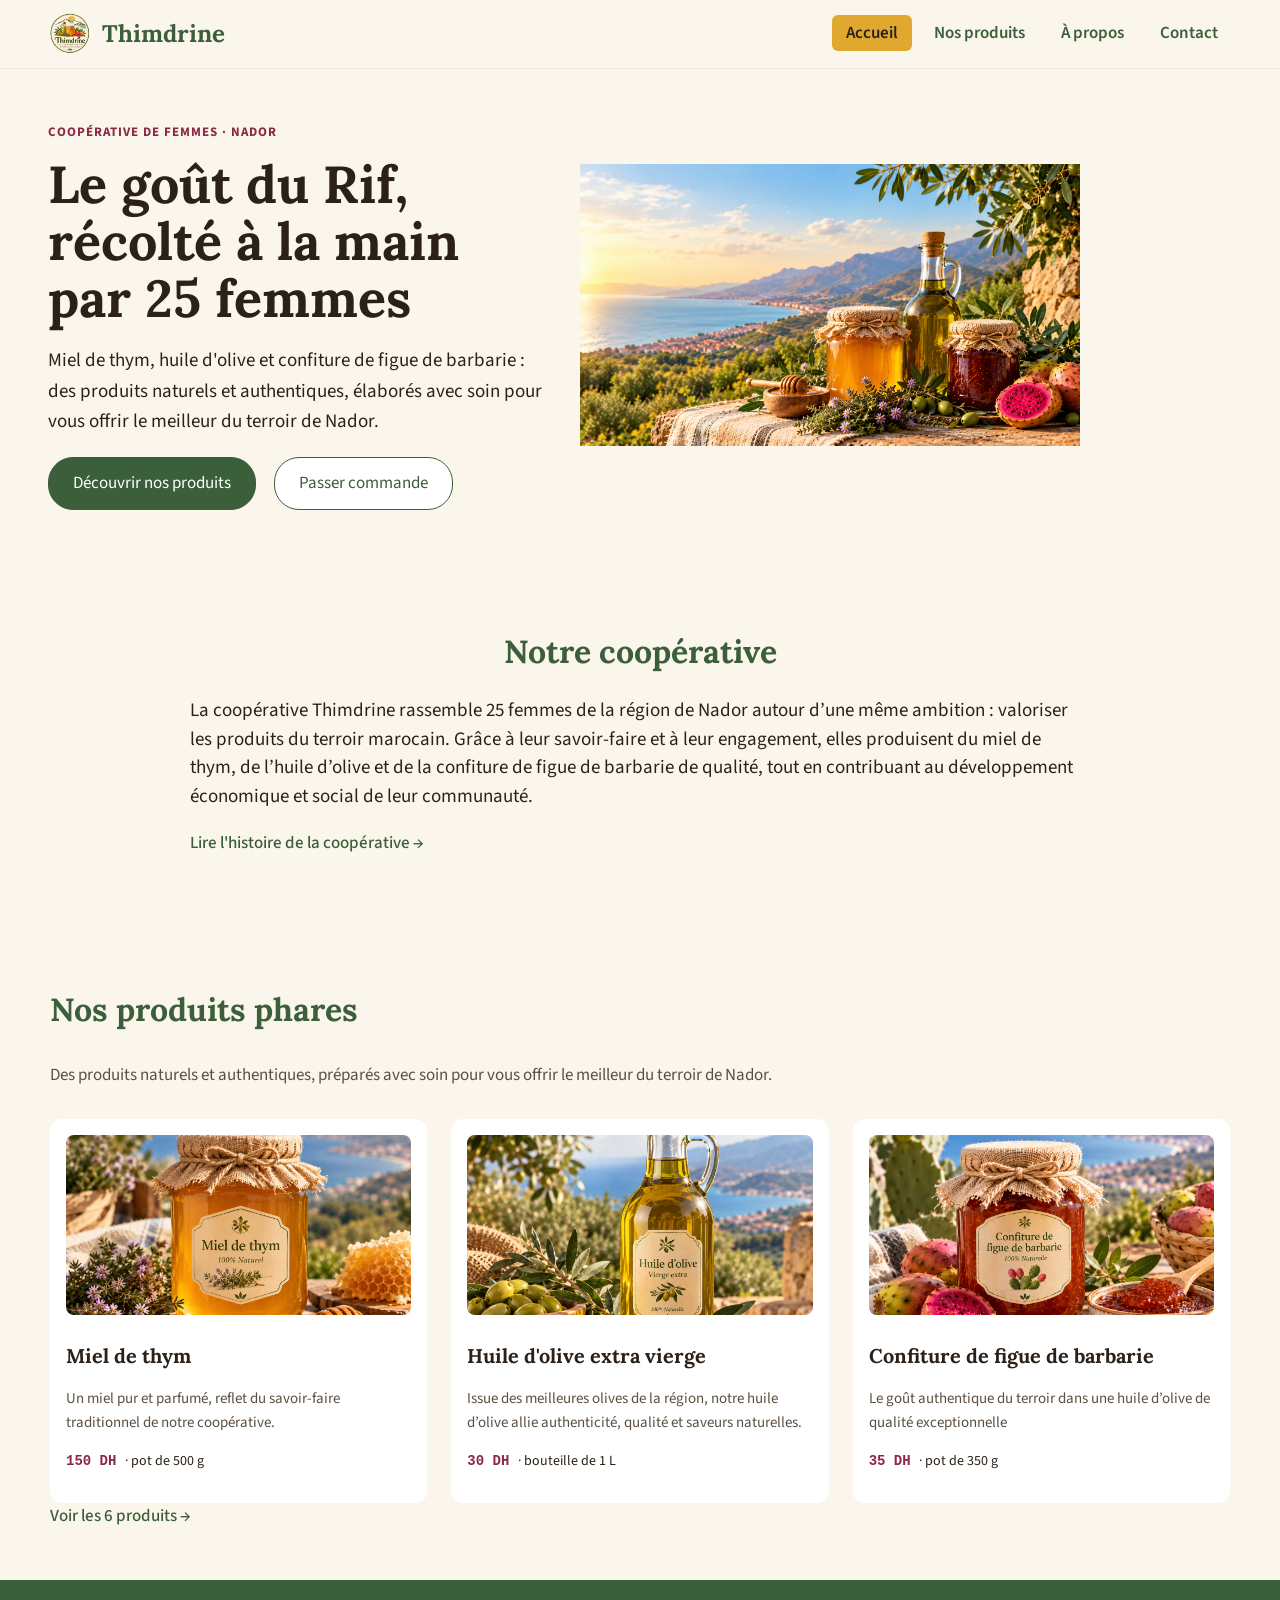
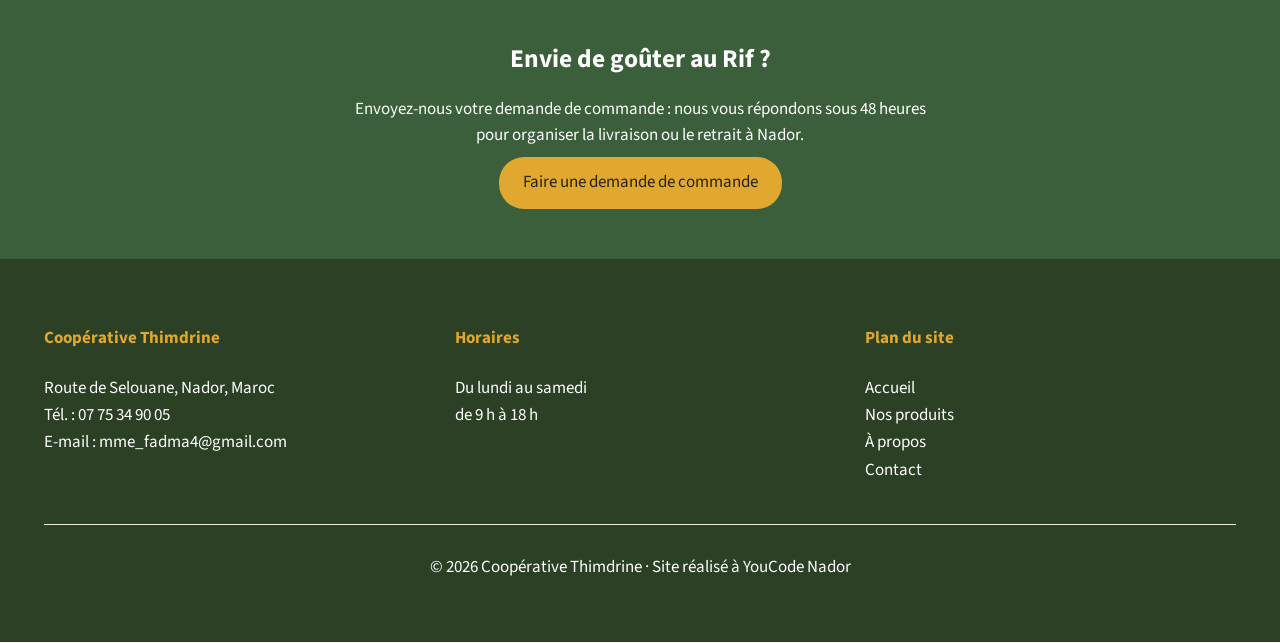
==== index.html @ 52941bee "tremination la parte accueil et nos produits" ====
<!DOCTYPE html>
<html lang="fr">
<head>
  <meta charset="UTF-8">
  <meta name="viewport" content="width=device-width, initial-scale=1">
  <meta name="description" content="Thimdrine, coopérative de 25 femmes de Nador : miel de thym, huile d'olive et confiture de figue de barbarie du Rif.">
  <title>Accueil | Thimdrine</title>
  <link rel="icon" href="image/logo.png">
  <link rel="stylesheet" href="https://fonts.googleapis.com/css2?family=Lora:wght@600;700&amp;family=Source+Sans+3:wght@400;600;700&amp;display=swap">
  <link rel="stylesheet" href="style.css">
</head>
<body>
  <header>
    <nav>
      <a href="index.html" class="logo-link"><img src="image/logo.png" alt="Logo de la coopérative" class="logo">Thimdrine</a>

      <ul>
        <li><a class="active" href="index.html" >Accueil</a></li>
        <li><a href="produits.html">Nos produits</a></li>
        <li><a href="apropos.html">À propos</a></li>
        <li><a href="contact.html">Contact</a></li>
      </ul>
    </nav>
  </header>
<main>
  <section class="hero">
    <div class="hero-content">
      <p class="hero-tag">COOPÉRATIVE DE FEMMES · NADOR</p>
      <h1>Le goût du Rif, récolté à la main par 25 femmes</h1>
      <p class="hero-text">Miel de thym, huile d'olive et confiture de figue de barbarie : des produits naturels et authentiques, élaborés avec soin pour vous offrir le meilleur du terroir de Nador.</p>
    <div class="buttons">
      <a class="button1" href="produits.html">Découvrir nos produits</a>
      <a class="button2" href="contact.html">Passer commande</a>
    </div>
    </div>
    <div class="hero-image">
      <img src="image/home.png" alt="paysage du Rif">
    </div>
  </section>

  <section class="about">
    <div class="about-content">
      <h2>Notre coopérative</h2>
      <p>La coopérative Thimdrine rassemble 25 femmes de la région de Nador autour d’une même ambition : valoriser les produits du terroir marocain. Grâce à leur savoir-faire et à leur engagement, elles produisent du miel de thym, de l’huile d’olive et de la confiture de figue de barbarie de qualité, tout en contribuant au développement économique et social de leur communauté.</p>
      <a href="apropos.html">Lire l'histoire de la coopérative →</a>
    </div>
  </section>

  <section class="products">
    <h2>Nos produits phares</h2>
    <p>Des produits naturels et authentiques, préparés avec soin pour vous offrir le meilleur du terroir de Nador.</p>
    <div class="products-cards">
      <div class="products-card">
        <img src="image/Miel.png" alt="image de Miel de thym">
        <h3>Miel de thym</h3>
        <p class="text-produit">Un miel pur et parfumé, reflet du savoir-faire traditionnel de notre coopérative.</p>
        <p class="text-prix"><samp class="prix">150 DH </samp>· pot de  500 g</p>
      </div>
      <div class="products-card">
        <img src="image/huile.png" alt="image de Huile d'olive extra vierge">
        <h3>Huile d'olive extra vierge</h3>
        <p class="text-produit">Issue des meilleures olives de la région, notre huile d’olive allie authenticité, qualité et saveurs naturelles.</p>
        <p class="text-prix"><samp class="prix">30 DH </samp>· bouteille de 1 L</p>
      </div>
      <div class="products-card">
        <img src="image/Confiture de figue de barbarie.png" alt="image de Confiture de figue de barbarie">
        <h3>Confiture de figue de barbarie</h3>
        <p class="text-produit">Le goût authentique du terroir dans une huile d’olive de qualité exceptionnelle</p>
        <p class="text-prix"><samp class="prix">35 DH </samp>· pot de 350 g</p>
      </div>
    </div>
    <a href="produits.html">Voir les 6 produits →</a>
  </section>
  
  <section class="rif">
    <h2>Envie de goûter au Rif ?</h2>
    <p>Envoyez-nous votre demande de commande : nous vous répondons sous 48 heures pour organiser la livraison ou le retrait à Nador.</p>
    <a class="button3" href="contact.html">Faire une demande de commande</a>
  </section>
</main>
  <footer>
    <div>
      <h4>Coopérative Thimdrine</h4>
      <p>Route de Selouane, Nador, Maroc <br>
          Tél. : 07 75 34 90 05 <br>
          E-mail : mme_fadma4@gmail.com <br></p>
    </div>

    <div>
      <h4>Horaires</h4>
      <p>Du lundi au samedi <br>
            de 9 h à 18 h</p>
    </div>

    <div class="plan">
      <h4>Plan du site</h4>
      <a href="index.html">Accueil</a>
      <a href="produits.html">Nos produits</a>
      <a href="apropos.html">À propos</a>
      <a href="contact.html">Contact</a>
    </div>

    <div class="siteYoucode">
      <p>© 2026 Coopérative Thimdrine · Site réalisé à YouCode Nador</p>
    </div>
  </footer>
</body>
</html>
---- style.css ----
:root {
  --couleur-thym: #3B5E3B;
  --couleur-miel: #E0A82E;
  --couleur-lin: #FBF6EC;
  --couleur-figue: #8B2846;
  --couleur-sable: #F2EAD7;
  --couleur-terre: #2B2118;
  --couleur-terre-douce: #5C4F42;
  --couleur-blanc: #FFFFFF;
  --couleur-thym-fonce: #2C4026;
  --police-titres: "Lora", serif;
  --police-texte: "Source Sans 3", sans-serif;
}

body {
  margin: 0;
  font-family: var(--police-texte);
  font-size: 17px;
  line-height: 1.6;
  background-color: var(--couleur-lin);
  color: var(--couleur-terre);
}

header{
    background-color: var(--couleur-lin);
    border-bottom: 1px solid var(--couleur-sable);
}

nav{
    display: flex;
    justify-content: space-between;
    align-items: center;
    padding: 12px 48px;
}

.logo{
    width: 44px;
    height: auto;
}

.logo-link{
    display: flex;
    align-items: center;
    gap: 10px;
    text-decoration: none;
    font-family: var(--police-titres);
    font-size: 24px;
    font-weight: 700;
    color: var(--couleur-thym);
}

nav ul{
    display: flex;
    gap: 8px;
    list-style: none;
    margin: 0;
    padding: 0;
}

nav ul a{
    text-decoration: none;
    color: var(--couleur-thym);
    font-weight: 600;
    padding: 6px 14px;
    border-radius: 6px;
}

nav ul a:hover{
    background-color: var(--couleur-sable);
}
nav ul a:focus-visible{
    outline: 3px solid var(--couleur-figue);
}

nav ul a.active{
    background-color: var(--couleur-miel);
    color: var(--couleur-terre);
}

.hero{
    display : flex;
    align-items: center;
    padding: 40px 48px;
    gap: 32px;
}

.hero-content{
    max-width: 500px;
    flex: 1;
}

.hero-image{
    flex: 1;
}

.hero-image img{
    width: 500px;
    height: auto;
}

h1{
    font-family: var(--police-titres);
    font-size: 52px;
    line-height: 1.1;
    margin: 12px 0;
}

.hero-tag{
    font-size: 13px;
    color: var(--couleur-figue);
    letter-spacing: 1px;
    font-weight: 700;
}
.hero-text{
    font-size: 19px;
    color: var(--couleur-terre);
    letter-spacing: 0;
    font-weight: 400;
}

.button1{
    background-color: var(--couleur-thym);
    color: var(--couleur-blanc);
    border: 1px solid var(--couleur-thym);
    text-decoration: none;
    display: inline-block;
    padding: 12px 24px;
    border-radius: 25px;
}

.button2{
    background-color: var(--couleur-blanc);
    color: var(--couleur-thym);
    text-decoration: none;
    border: 1px solid var(--couleur-thym);
    display: inline-block;
    padding: 12px 24px;
    border-radius: 25px;
}

.button1:hover{
    background-color: var(--couleur-thym-fonce);
}

.button2:hover{
    background-color: var(--couleur-thym);
    color: var(--couleur-blanc);
}

.buttons{
    display: flex;
    gap: 18px;
}


.about{
    padding: 50px 50px;
}

.about-content{
    max-width: 900px;
    margin: auto;

}

.about-content h2{
   font-family: var(--police-titres);
   font-size: 32px;
   color: var(--couleur-thym);
   margin-bottom: 20px;
   text-align: center;
}
.about-content p{
    font-size: 19px;
    line-height: 1.5;
    color: var(--couleur-terre);
}

.about-content a{
    color: var(--couleur-thym);
    text-decoration: none;
    font-weight: 500;
}

.products{
    padding: 50px;
}

.products-cards{
    display: flex;
    gap: 24px;
    margin-top: 30px;
}

.products-card img{
    width: 100%;
    height: 180px;
    object-fit: cover;
    border-radius: 8px;
}

.products-card{
    background-color: var(--couleur-blanc);
    padding: 16px;
    border-radius: 12px;
    flex: 1;
    box-shadow: #5C4F42;
}

.products h2{
    font-family: var(--police-titres);
    color: var(--couleur-thym);
    font-size: 32px;
}

.products > p{
    max-width: 900px;
    margin: 0;
    color: var(--couleur-terre-douce);
}


.products-card h3{
    font-family: var(--police-titres);
    margin: 16px 0 10px;
}

.text-produit{
    color: var(--couleur-terre-douce);
    font-size: 15px;
}

.text-prix{
    font-size: 14px;
}

.prix{
    color: var(--couleur-figue);
    font-weight: 700;
}

.products a{
    color: var(--couleur-thym);
    text-decoration: none;
    font-weight: 500;
}

.rif{
    background-color: var(--couleur-thym);
    text-align: center;
    padding: 50px 50px;
}

.rif h2{
    color: var(--couleur-blanc);
    max-width: 500px;
    margin: auto;
    padding: 9px;

}

.rif p{
    color: var(--couleur-blanc);
    max-width: 600px;
    margin: auto;
    line-height: 1.5;
    padding: 9px;
}

.button3{
    background-color: var(--couleur-miel);
    color: var(--couleur-terre);
    display: inline-block;
    text-decoration: none;
    padding: 12px 24px;
    border-radius: 25px;
    

}

footer{
    background-color: var(--couleur-thym-fonce);
    display: flex;
    flex-wrap: wrap;
    justify-content: space-between;
    align-items: flex-start;
    margin: 0;
    padding: 44px;
    gap: 40px;
}
footer > div{
    flex: 1;
    min-width: 0;
}
footer h4{
    color: var(--couleur-miel);
    gap: 30px
}

footer p{
    color: var(--couleur-blanc);
}
footer a{
    color: var(--couleur-blanc);
    text-decoration: none;
}
.plan {
    display: flex;
    flex-direction: column;
}

.siteYoucode {
    flex-basis: 100%;
    text-align: center;
    border-top: 1px solid var(--couleur-sable);
    padding-top: 12px;
}
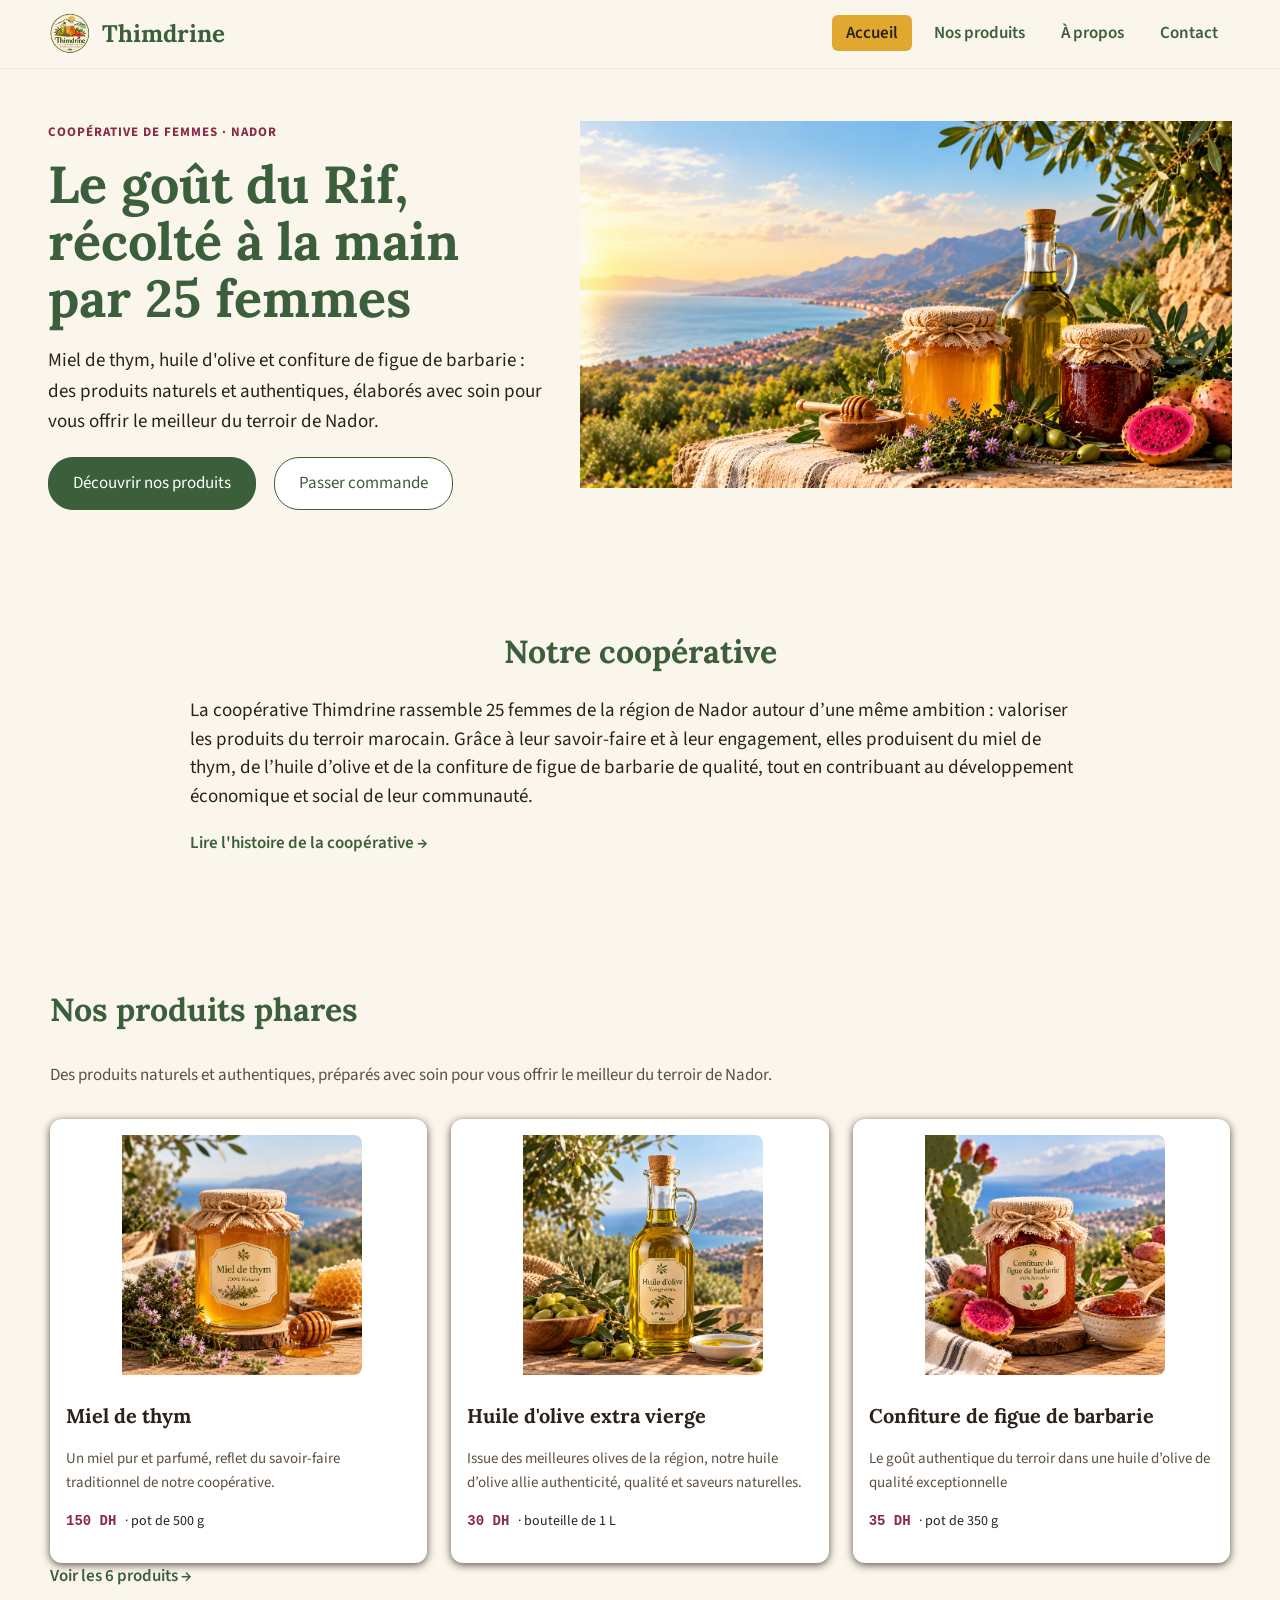
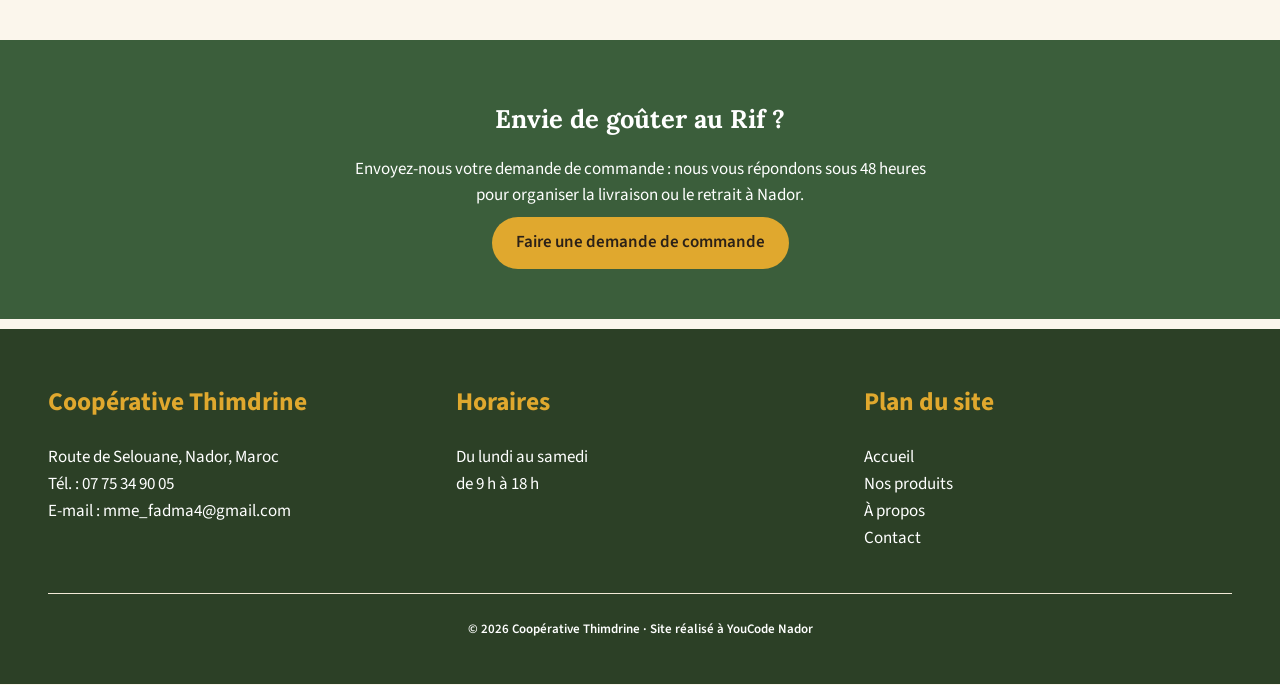
==== commit 1d91e6e0: "tremination de proje" ====
--- a/index.html
+++ b/index.html
@@ -80,20 +80,20 @@
 </main>
   <footer>
     <div>
-      <h4>Coopérative Thimdrine</h4>
+      <h2>Coopérative Thimdrine</h2>
       <p>Route de Selouane, Nador, Maroc <br>
           Tél. : 07 75 34 90 05 <br>
           E-mail : mme_fadma4@gmail.com <br></p>
     </div>
 
     <div>
-      <h4>Horaires</h4>
+      <h2>Horaires</h2>
       <p>Du lundi au samedi <br>
             de 9 h à 18 h</p>
     </div>
 
     <div class="plan">
-      <h4>Plan du site</h4>
+      <h2>Plan du site</h2>
       <a href="index.html">Accueil</a>
       <a href="produits.html">Nos produits</a>
       <a href="apropos.html">À propos</a>
--- a/style.css
+++ b/style.css
@@ -94,11 +94,12 @@
 }
 
 .hero-image img{
-    width: 500px;
+    max-width: 100%;
     height: auto;
 }
 
 h1{
+    color: var(--couleur-thym);
     font-family: var(--police-titres);
     font-size: 52px;
     line-height: 1.1;
@@ -114,8 +115,6 @@
 .hero-text{
     font-size: 19px;
     color: var(--couleur-terre);
-    letter-spacing: 0;
-    font-weight: 400;
 }
 
 .button1{
@@ -138,6 +137,7 @@
     border-radius: 25px;
 }
 
+
 .button1:hover{
     background-color: var(--couleur-thym-fonce);
 }
@@ -160,15 +160,15 @@
 .about-content{
     max-width: 900px;
     margin: auto;
-
+    
 }
 
 .about-content h2{
-   font-family: var(--police-titres);
-   font-size: 32px;
-   color: var(--couleur-thym);
-   margin-bottom: 20px;
-   text-align: center;
+    font-family: var(--police-titres);
+    font-size: 32px;
+    color: var(--couleur-thym);
+    margin-bottom: 20px;
+    text-align: center;
 }
 .about-content p{
     font-size: 19px;
@@ -179,7 +179,7 @@
 .about-content a{
     color: var(--couleur-thym);
     text-decoration: none;
-    font-weight: 500;
+    font-weight: 600;
 }
 
 .products{
@@ -193,8 +193,9 @@
 }
 
 .products-card img{
-    width: 100%;
-    height: 180px;
+    width: 15rem;
+    height: 15rem;
+    padding-left: 3.5rem;
     object-fit: cover;
     border-radius: 8px;
 }
@@ -204,7 +205,7 @@
     padding: 16px;
     border-radius: 12px;
     flex: 1;
-    box-shadow: #5C4F42;
+    box-shadow: 0 2px 8px var(--couleur-terre-douce);
 }
 
 .products h2{
@@ -242,7 +243,7 @@
 .products a{
     color: var(--couleur-thym);
     text-decoration: none;
-    font-weight: 500;
+    font-weight: 600;
 }
 
 .rif{
@@ -256,7 +257,8 @@
     max-width: 500px;
     margin: auto;
     padding: 9px;
-
+    font-family: var(--police-titres);
+    
 }
 
 .rif p{
@@ -267,16 +269,6 @@
     padding: 9px;
 }
 
-.button3{
-    background-color: var(--couleur-miel);
-    color: var(--couleur-terre);
-    display: inline-block;
-    text-decoration: none;
-    padding: 12px 24px;
-    border-radius: 25px;
-    
-
-}
 
 footer{
     background-color: var(--couleur-thym-fonce);
@@ -285,16 +277,16 @@
     justify-content: space-between;
     align-items: flex-start;
     margin: 0;
-    padding: 44px;
+    padding: 32px 48px;
     gap: 40px;
+    margin-top: 10px;
 }
 footer > div{
     flex: 1;
     min-width: 0;
 }
-footer h4{
+footer h2{
     color: var(--couleur-miel);
-    gap: 30px
 }
 
 footer p{
@@ -314,4 +306,97 @@
     text-align: center;
     border-top: 1px solid var(--couleur-sable);
     padding-top: 12px;
-}+    font-size: 13px;
+    font-weight: 600;
+}
+
+.contactez{
+    max-width: 600px;
+    margin: 0 auto;
+    padding: 2px 24px;
+}
+
+form{
+    display: flex;
+    flex-direction: column;
+    gap: 14px;
+}
+
+textarea,select,input{
+    padding: 10px 12px;
+    border: 1px solid var(--couleur-sable);
+    border-radius: 8px;
+    font-family: inherit;
+    font-size: 17px;
+    background-color: var(--couleur-blanc);
+}
+textarea{
+    min-height:120px;
+    resize: vertical;
+}
+input:focus-visible,select:focus-visible,textarea:focus-visible{
+    outline: 3px solid var(--couleur-figue);
+}
+
+.button3:hover{
+    outline: 3px solid var(--couleur-blanc);
+    outline-offset: 2px;
+    background-color: var(--couleur-thym);
+    color: var(--couleur-blanc);
+}
+.button3{
+    background-color: var(--couleur-miel);
+    color: var(--couleur-terre);
+    display: inline-block;
+    text-decoration: none;
+    padding: 12px 24px;
+    border-radius: 50px;
+    font-weight: 600;
+    align-self:center;
+    font-family: inherit;
+    border: none;
+    font-size: 17px;
+    cursor: pointer;
+}
+
+.image-contactez{
+    width: 100%;
+    max-height: 300px;
+    object-fit: cover;
+    margin-top: 10px;
+}
+
+
+
+.apropos-intro {
+    padding: 20px 50px;
+}
+
+.apropos-intro h1 {
+    color: var(--couleur-thym);
+    font-size: 24px;
+}
+
+.image-apropos {
+    width: 70%;
+    display: block;
+    margin: auto;
+}
+
+.apropos-histoire,.apropos-valeurs,.apropos-chiffres {
+    padding: 10px 50px;
+}
+
+.apropos-histoire h2,.apropos-valeurs h2,.apropos-chiffres h2 {
+    color: var(--couleur-thym);
+    font-size: 20px;
+}
+
+.apropos-histoire p {
+    font-size: 15px;
+}
+
+.image-valeurs,.image-chiffres {
+    width: 100%;
+    max-width: 600px;
+}
